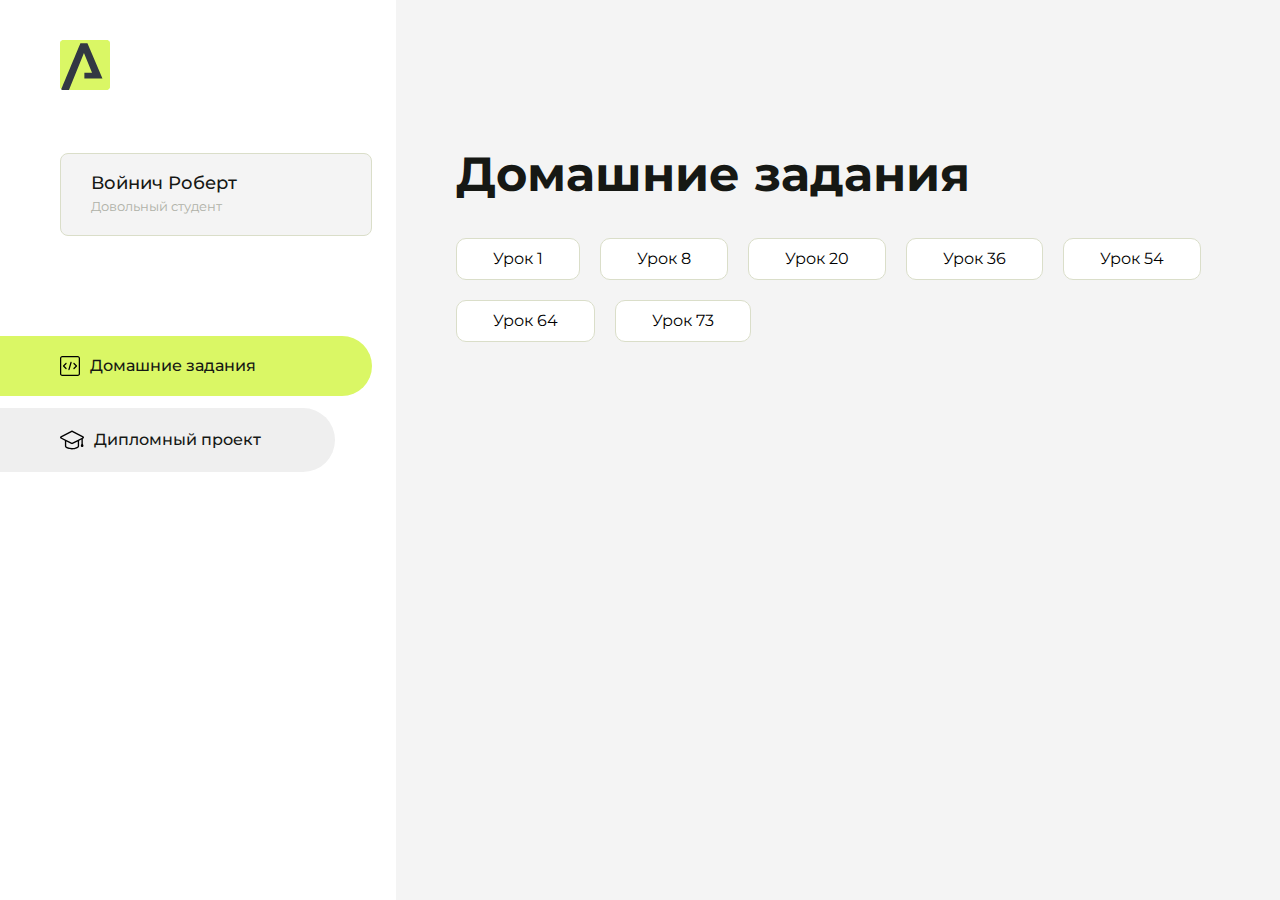
==== index.html @ f48e1ef8 "Add files via upload" ====
<!DOCTYPE html>
<html lang="en">
<head>
    <meta charset="UTF-8">
    <meta name="viewport" content="width=device-width, initial-scale=1.0">
    <title>Домашняя работа</title>
    <link rel="shortcut icon" href="src/logo.ico" type="image/x-icon">
    <link rel="preconnect" href="https://fonts.googleapis.com">
    <link rel="preconnect" href="https://fonts.gstatic.com" crossorigin>
    <link href="https://fonts.googleapis.com/css2?family=Montserrat:wght@400;500;700&family=Rubik:wght@500&display=swap"
          rel="stylesheet">
    <link rel="stylesheet" href="src/style.css">
</head>
<body id="body">
<div class="overlay" id="overlay"></div>
<div class="layout">
    <div class="burger" id="burger">
        <svg viewBox="0 0 24 24" fill="none" xmlns="http://www.w3.org/2000/svg">
            <g id="SVGRepo_bgCarrier" stroke-width="0"></g>
            <g id="SVGRepo_tracerCarrier" stroke-linecap="round" stroke-linejoin="round"></g>
            <g id="SVGRepo_iconCarrier">
                <path d="M4 18L20 18" stroke="#DAF765" stroke-width="2" stroke-linecap="round"></path>
                <path d="M4 12L20 12" stroke="#DAF765" stroke-width="2" stroke-linecap="round"></path>
                <path d="M4 6L20 6" stroke="#DAF765" stroke-width="2" stroke-linecap="round"></path>
            </g>
        </svg>
    </div>
    <aside class="sidebar" id="sidebar">
        <div class="sidebar__inner">
            <div class="logo">
                <svg width="50" height="50" viewBox="0 0 50 50" fill="none" xmlns="http://www.w3.org/2000/svg">
                    <g clip-path="url(#clip0_513_74730)">
                        <path d="M46.17 -0.257004H3.83C1.57281 -0.257004 -0.257 1.57281 -0.257 3.83V46.17C-0.257 48.4272 1.57281 50.257 3.83 50.257H46.17C48.4272 50.257 50.257 48.4272 50.257 46.17V3.83C50.257 1.57281 48.4272 -0.257004 46.17 -0.257004Z"
                              fill="#DAF765"/>
                        <path d="M24.375 38.4H42.461L27.441 3.1585H20.4355C20.4355 3.1585 6.7895 35.881 1.1945 49.294C2.015 50.0275 3.0945 50.257 3.6945 50.257H8.8445L23.954 13.07L32.0465 32.8285H24.375V38.4Z"
                              fill="#323843"/>
                    </g>
                    <defs>
                        <clipPath id="clip0_513_74730">
                            <rect width="50" height="50" fill="white"/>
                        </clipPath>
                    </defs>
                </svg>
            </div>
            <div class="sidebar__user">
                <div class="sidebar__name">Войнич Роберт</div>
                <div class="sidebar__text">Довольный студент</div>
            </div>
            <div class="sidebar__tabs">
                <div class="sidebar__item">
                    <button class="sidebar__button active" id="tasks">
                        <svg xmlns="http://www.w3.org/2000/svg" width="20" height="20" viewBox="0 0 20 20" fill="none">
                            <g clip-path="url(#clip0_704_74543)">
                                <path d="M17.7083 20H2.29167C1.0275 20 0 18.9725 0 17.7083V2.29167C0 1.0275 1.0275 0 2.29167 0H17.7083C18.9725 0 20 1.0275 20 2.29167V17.7083C20 18.9725 18.9725 20 17.7083 20ZM2.29167 1.25C1.7175 1.25 1.25 1.7175 1.25 2.29167V17.7083C1.25 18.2825 1.7175 18.75 2.29167 18.75H17.7083C18.2825 18.75 18.75 18.2825 18.75 17.7083V2.29167C18.75 1.7175 18.2825 1.25 17.7083 1.25H2.29167Z"
                                      fill="black"/>
                                <path d="M6.04167 13.125C5.88167 13.125 5.72167 13.0642 5.6 12.9417L3.1 10.4417C2.85583 10.1975 2.85583 9.80167 3.1 9.5575L5.6 7.0575C5.84417 6.81333 6.24 6.81333 6.48417 7.0575C6.72833 7.30167 6.72833 7.6975 6.48417 7.94167L4.42583 10L6.48417 12.0583C6.72833 12.3025 6.72833 12.6983 6.48417 12.9425C6.36167 13.0642 6.20167 13.125 6.04167 13.125Z"
                                      fill="black"/>
                                <path d="M8.95833 14.1667C8.9 14.1667 8.84 14.1583 8.78167 14.1417C8.45083 14.0442 8.26083 13.6967 8.35833 13.3658L10.4417 6.28251C10.5392 5.95084 10.8892 5.76417 11.2175 5.85917C11.5483 5.95667 11.7383 6.30417 11.6408 6.63501L9.5575 13.7183C9.47833 13.9908 9.22833 14.1667 8.95833 14.1667Z"
                                      fill="black"/>
                                <path d="M13.9583 13.125C13.7983 13.125 13.6383 13.0642 13.5167 12.9417C13.2725 12.6975 13.2725 12.3017 13.5167 12.0575L15.575 9.99916L13.5167 7.94083C13.2725 7.69666 13.2725 7.30083 13.5167 7.05666C13.7608 6.81249 14.1567 6.81249 14.4008 7.05666L16.9008 9.55666C17.145 9.80083 17.145 10.1967 16.9008 10.4408L14.4008 12.9408C14.2783 13.0642 14.1183 13.125 13.9583 13.125Z"
                                      fill="black"/>
                            </g>
                            <defs>
                                <clipPath id="clip0_704_74543">
                                    <rect width="20" height="20" fill="white"/>
                                </clipPath>
                            </defs>
                        </svg>
                        <span>Домашние задания</span></button>
                </div>
                <div class="sidebar__item">
                    <button class="sidebar__button" id="diplom">
                        <svg xmlns="http://www.w3.org/2000/svg" width="24" height="24" viewBox="0 0 24 24" fill="none">
                            <g clip-path="url(#clip0_704_74553)">
                                <path d="M23.2628 10.5971C23.7176 10.365 24 9.90375 24 9.39337C24 8.883 23.7176 8.42175 23.2628 8.18962L12.6135 2.75362C12.2291 2.55824 11.7705 2.55787 11.3854 2.75399L0.736875 8.19C0.282375 8.42175 0 8.883 0 9.39337C0 9.90375 0.282375 10.365 0.736875 10.5971L4.89038 12.7177V18.2074C4.89038 19.8154 8.412 21.393 12 21.393C15.5884 21.393 19.1096 19.815 19.1096 18.2074V12.7174L21.4609 11.517V15.8017L20.901 17.2305C20.7409 17.6389 20.7934 18.0994 21.0405 18.4616C21.2876 18.8246 21.6979 19.041 22.1366 19.041C22.5754 19.041 22.9852 18.8246 23.2324 18.462C23.4795 18.099 23.532 17.6385 23.3719 17.2301L22.8124 15.8021V10.827L23.2628 10.5971ZM17.7623 18.1721C17.6198 18.6375 15.3491 20.0419 12 20.0419C8.65088 20.0419 6.38025 18.6375 6.2415 18.2074V12.3037L6.23887 12.3019C6.23812 12.057 6.1065 11.8207 5.87325 11.7019L1.3515 9.39337L12 3.95737L22.6489 9.39337L12 14.8294L5.87325 11.7019C5.54063 11.5331 4.6695 11.6674 4.5 12C4.33012 12.3322 4.55813 12.5479 4.89038 12.7177L11.3857 16.0331C11.5781 16.1314 11.7889 16.1805 12 16.1805C12.2107 16.1805 12.4222 16.1314 12.6146 16.0331L17.7593 13.407L17.7623 18.1721Z"
                                      fill="black"/>
                            </g>
                            <defs>
                                <clipPath id="clip0_704_74553">
                                    <rect width="24" height="24" fill="white"/>
                                </clipPath>
                            </defs>
                        </svg>
                        <span>Дипломный проект</span></button>
                </div>
            </div>
        </div>

    </aside>
    <div class="content">
        <div class="container">
            <div class="content__block" id="tasksBlock">
                <div class="content__title">Домашние задания</div>
                <ul class="content__list">
                    <li class="content__list-item">
                        <a href="lesson1/index.html">Урок 1</a>
                    </li>
                    <li class="content__list-item">
                        <a href="lesson8/index.html">Урок 8</a>
                    </li>
                    <li class="content__list-item">
                        <a href="lesson20/index.html">Урок 20</a>
                    </li>
                    <li class="content__list-item">
                        <a href="lesson36/index.html">Урок 36</a>
                    </li>
                    <li class="content__list-item">
                        <a href="figma1/index.html">Урок 54</a>
                    </li>
                    <li class="content__list-item">
                        <a href="lesson-64/index.html">Урок 64</a>
                    </li>
                    <li class="content__list-item">
                        <a href="animation/index.html">Урок 73</a>
                    </li>
                </ul>
            </div>
            <div class="content__block hidden" id="diplomBlock">
                <div class="content__title">Дипломный проект</div>
                <div class="content__list-diplom">
                    <a href="ПАПКА-С-НОМЕРОМ-УРОКА">Ссылка на ДЗ</a>
                </div>
                <div class="content__decor">
                    <div class="content__decor-text">Давай проверим, чему ты научился!</div>
                    <div class="content__decor-img">
                        <img src="src/decor.png" alt="decor">
                    </div>
                </div>
            </div>
        </div>
    </div>
</div>
<script src="src/index.js"></script>
</body>
</html>
---- src/style.css ----
*{padding: 0;margin: 0;border: 0;}
*,*:before,*:after{-webkit-box-sizing: border-box;box-sizing: border-box;}
:focus,:active{outline: none;}
a:focus,a:active{outline: none;}
nav,footer,header,aside{display: block;}
html,body{
    height:100%;width:100%;
    font-size:100%;line-height:1;-ms-text-size-adjust:100%;-moz-text-size-adjust:100%;-webkit-text-size-adjust:100%;}
input,button,textarea{font-family:inherit;}
input::-ms-clear{display: none;}
button{cursor: pointer;}
button::-moz-focus-inner{padding:0;border:0;}
a,a:visited{text-decoration: none;}
a:hover{text-decoration: none;}
ul li{list-style: none;}
img{vertical-align: top;}
h1,h2,h3,h4,h5,h6{font-size:inherit;font-weight: inherit;}
a{color:inherit;}



body {
    font-family: "Montserrat",SansSerif;
    color: black;
}

body.overflow {
    overflow: hidden;
}



.layout {
    display: -webkit-box;
    display: -ms-flexbox;
    display: flex;
    min-height: 100vh;
}

.sidebar {
    padding: 40px 24px 40px 0;
    -ms-flex-negative: 0;
    flex-shrink: 0;
    background-color: white;
}



.content {
    -webkit-box-flex: 1;
    -ms-flex-positive: 1;
    flex-grow: 1;
    background-color: #F4F4F4;
}

.container {
    display: -webkit-box;
    display: -ms-flexbox;
    display: flex;
    -webkit-box-orient: vertical;
    -webkit-box-direction: normal;
    -ms-flex-direction: column;
    flex-direction: column;
    -webkit-box-pack: center;
    -ms-flex-pack: center;
    justify-content: center;
    -webkit-box-align: center;
    -ms-flex-align: center;
    align-items: center;
    padding: 150px 60px 80px 60px;
}


.logo {
    margin-left: 60px;
    margin-bottom: 60px;
}

.sidebar__user {
    background-color: #F4F4F4;
    padding: 20px 30px;
    margin-left: 60px;
    margin-bottom: 100px;
    border-radius: 8px;
    border: 1px solid #DADEC9;
}

.sidebar__name {
    color:#161814;
    font-size: 18px;
    font-weight: 500;
    margin-bottom: 6px;
}

.sidebar__text {
    color: #AFB1A7;
    font-size: 13px;
    font-weight: 400;
    line-height: 130%; /* 16.9px */
}

.sidebar__item {
    width: 372px;
}

.sidebar__button {
    display: -webkit-box;
    display: -ms-flexbox;
    display: flex;
    -webkit-box-align: center;
    -ms-flex-align: center;
    align-items: center;
    gap: 10px;
    padding: 20px 60px;
    margin-bottom: 12px;
    border-radius: 0px 100px 100px 0px;
    -webkit-transition: all .5s;
    -o-transition: all .5s;
    transition: all .5s;
    cursor: pointer;
    width: 90%;
    color:#161814;
    font-size: 16px;
    font-weight: 500;
}

.sidebar__button.active , .sidebar__button:hover {
    width: 100%;
    background-color: #DAF765;
}


.content__title {
    color: #161814;
    font-size: 48px;
    font-weight: 700;
    margin-bottom: 40px;
}

.content__list {
    display: -webkit-box;
    display: -ms-flexbox;
    display: flex;
    -webkit-box-align: center;
    -ms-flex-align: center;
    align-items: center;
    -ms-flex-wrap: wrap;
    flex-wrap: wrap;
    gap: 20px;
}



.content__list-item  {
    cursor: pointer;
    padding: 12px 18px;
    background-color: #fff;
    border-radius: 10px;
    border: 1px solid #DADEC9;
    -webkit-transition: all .3s;
    -o-transition: all .3s;
    transition: all .3s;
}

.content__list-item:hover,.content__list-diplom:hover {
    background-color: #AFB1A7;
}

li a {
    padding: 12px 18px;

}


.content__list-diplom {
    -webkit-transition: all .3s;
    -o-transition: all .3s;
    transition: all .3s;
    display: inline-block;
    padding: 12px 18px;
    background-color: #fff;
    border-radius: 10px;
    border: 1px solid #DADEC9;
}

.content__decor {
    display: -webkit-box;
    display: -ms-flexbox;
    display: flex;
    -webkit-box-align: center;
    -ms-flex-align: center;
    align-items: center;
}

.content__decor-text {
    color:#BEDD44;
    font-size: 36px;
    font-weight: 700;
    line-height: 110%; /* 39.6px */
}

.content__block {
    max-width: 1200px;
}

.content__block.hidden {
    display: none;
}

.content__decor-img img{
    width: 100%;
}

.burger {
    display: none;
    padding: 5px;
    position: fixed;
    top: 3%;
    right: 7%;
    width: 40px;
    height: 40px;
    background-color: #161814;
    border-radius: 50%;
    z-index: 10;
    border: 1px solid #DAF765;
}

@media (max-width: 768px) {
    .burger {
        display: block;
    }

    .sidebar {
        -webkit-transition: all .3s;
        -o-transition: all .3s;
        transition: all .3s;
        -webkit-transform: translateX(-100%);
        -ms-transform: translateX(-100%);
        transform: translateX(-100%);
        position: fixed;
        top: 0;
        left: 0;
        bottom: 0;
        z-index: 5;
    }

    .sidebar.show {
        -webkit-transform: translateX(0%);
        -ms-transform: translateX(0%);
        transform: translateX(0%);
    }

    .overlay {
        opacity: 0;
        pointer-events: none;
        -webkit-transition: all .3s;
        -o-transition: all .3s;
        transition: all .3s;
        position: absolute;
        top: 0;
        right: 0;
        left: 0;
        bottom: 0;
        z-index: 3;
        background-color: #000000e0;
    }

    .overlay.show {
        opacity: 1;
        pointer-events: all;
    }

    .container {
        padding: 40px 20px;
        min-height: 100%;
    }

    .content__decor {
        margin-top: 20px;
        -webkit-box-orient: vertical;
        -webkit-box-direction: normal;
        -ms-flex-direction: column;
        flex-direction: column;
    }
}

@media (max-width: 400px) {
    .sidebar__user {
        margin-left: 0;
    }
}
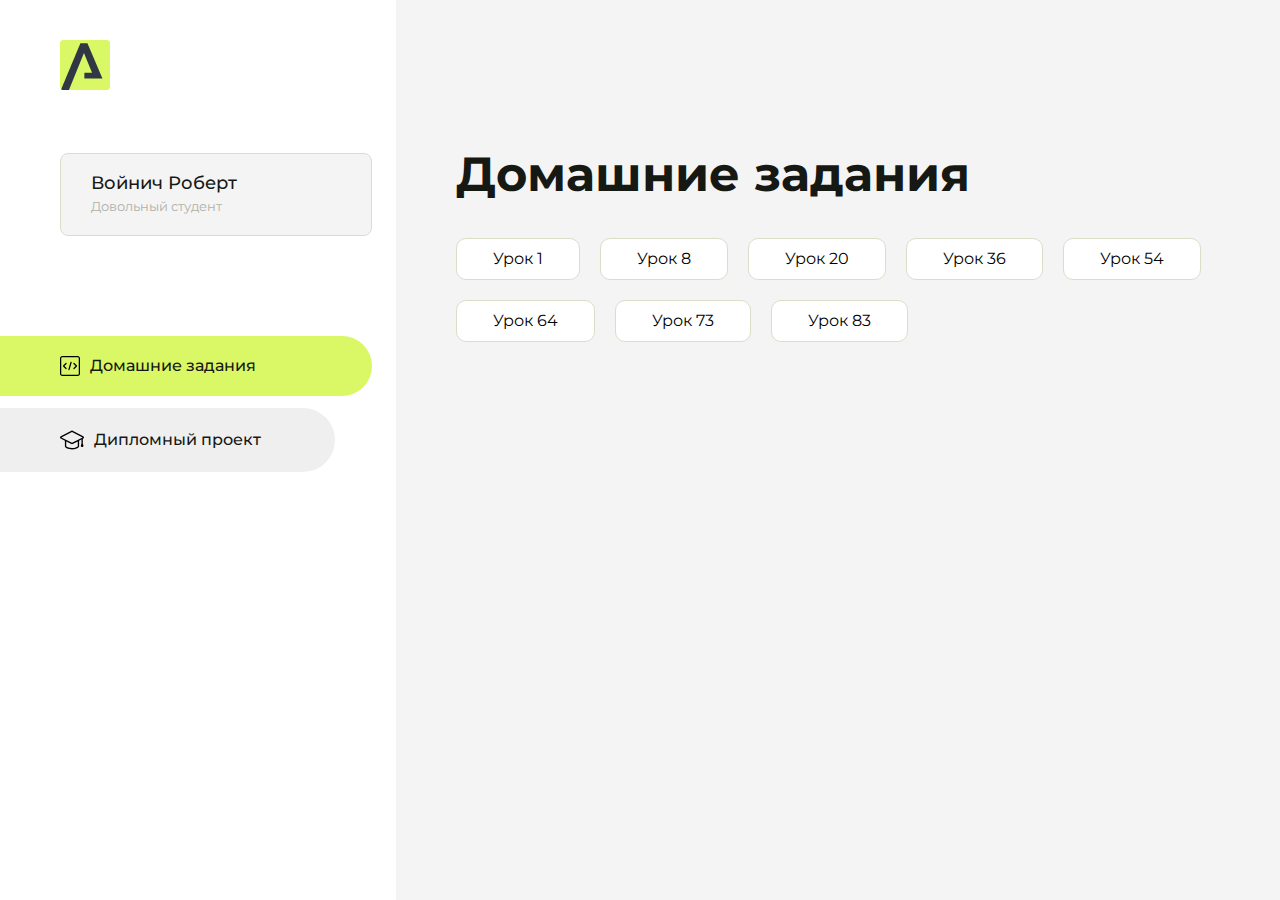
==== commit d9a4dff0: "Add files via upload" ====
--- a/index.html
+++ b/index.html
@@ -113,6 +113,9 @@
                     <li class="content__list-item">
                         <a href="animation/index.html">Урок 73</a>
                     </li>
+                    <li class="content__list-item">
+                        <a href="lesson83hw/index.html">Урок 83</a>
+                    </li>
                 </ul>
             </div>
             <div class="content__block hidden" id="diplomBlock">
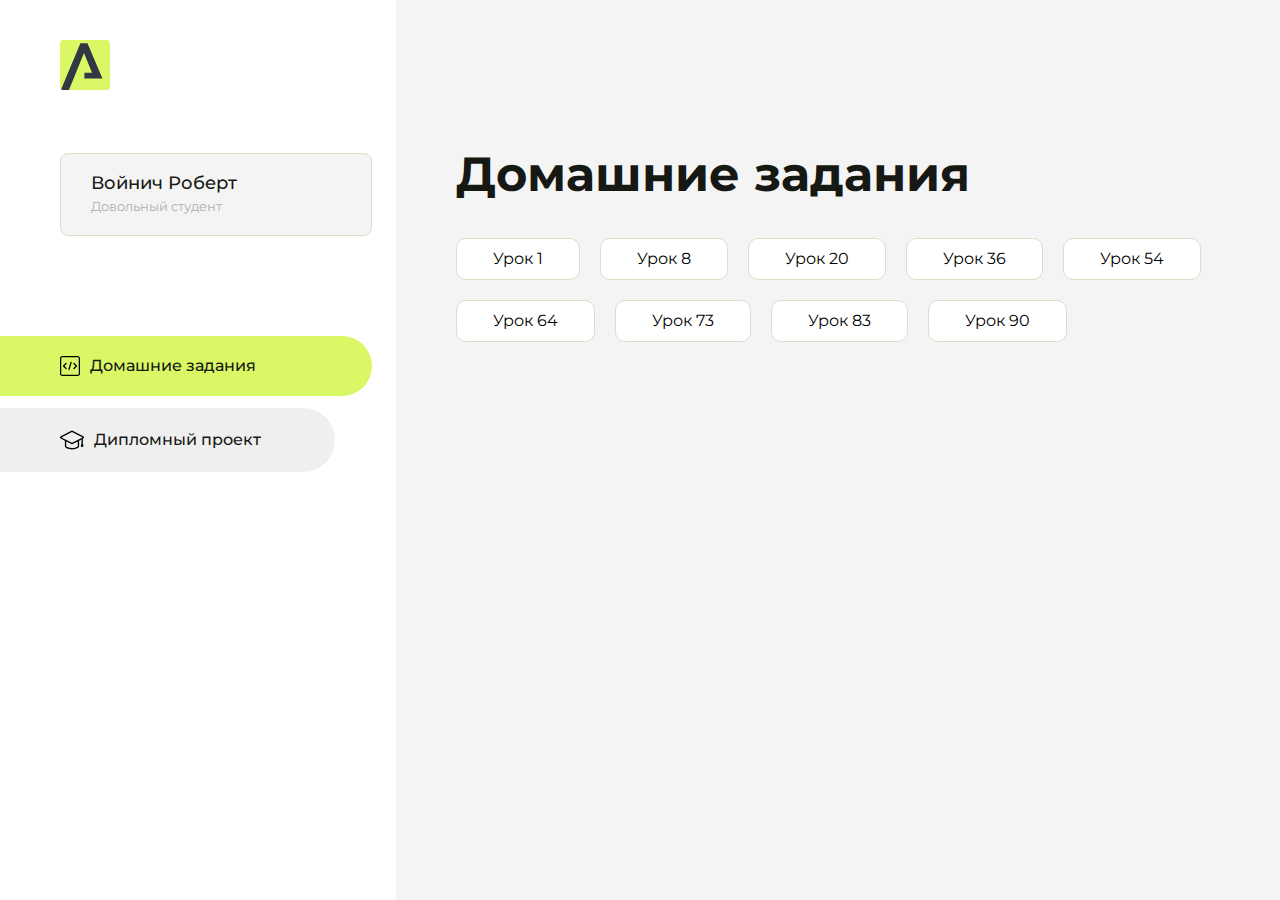
==== commit d1c151cb: "Add files via upload" ====
--- a/index.html
+++ b/index.html
@@ -116,6 +116,9 @@
                     <li class="content__list-item">
                         <a href="lesson83hw/index.html">Урок 83</a>
                     </li>
+                    <li class="content__list-item">
+                        <a href="lesson90hw/index.html">Урок 90</a>
+                    </li>
                 </ul>
             </div>
             <div class="content__block hidden" id="diplomBlock">
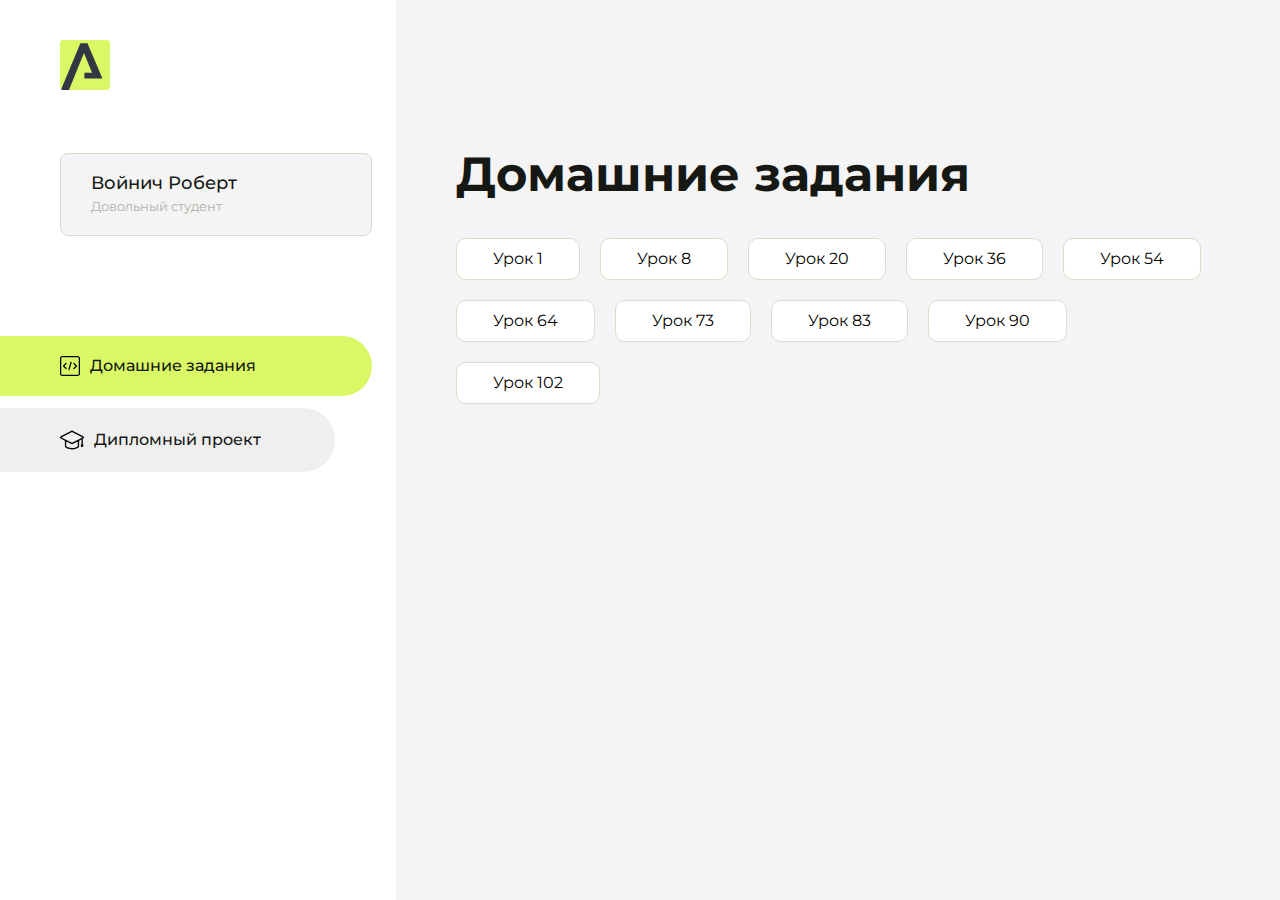
==== commit 16184a0a: "Add files via upload" ====
--- a/index.html
+++ b/index.html
@@ -119,6 +119,9 @@
                     <li class="content__list-item">
                         <a href="lesson90hw/index.html">Урок 90</a>
                     </li>
+                    <li class="content__list-item">
+                        <a href="lesson102hw_javascript/index.html">Урок 102</a>
+                    </li>
                 </ul>
             </div>
             <div class="content__block hidden" id="diplomBlock">
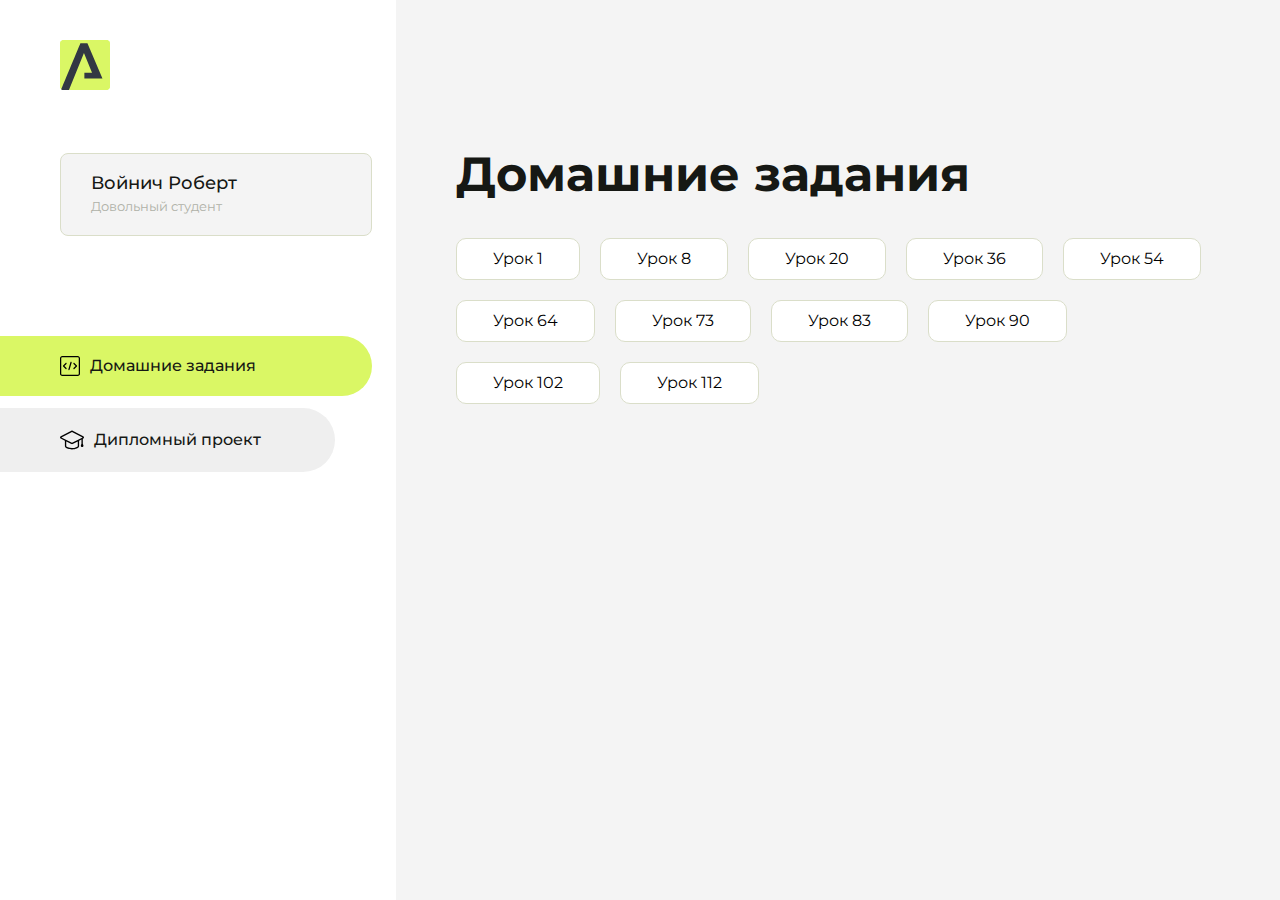
==== commit 052ef1f3: "Add files via upload" ====
--- a/index.html
+++ b/index.html
@@ -122,6 +122,9 @@
                     <li class="content__list-item">
                         <a href="lesson102hw_javascript/index.html">Урок 102</a>
                     </li>
+                    <li class="content__list-item">
+                        <a href="lesson112hw/index.html">Урок 112</a>
+                    </li>
                 </ul>
             </div>
             <div class="content__block hidden" id="diplomBlock">
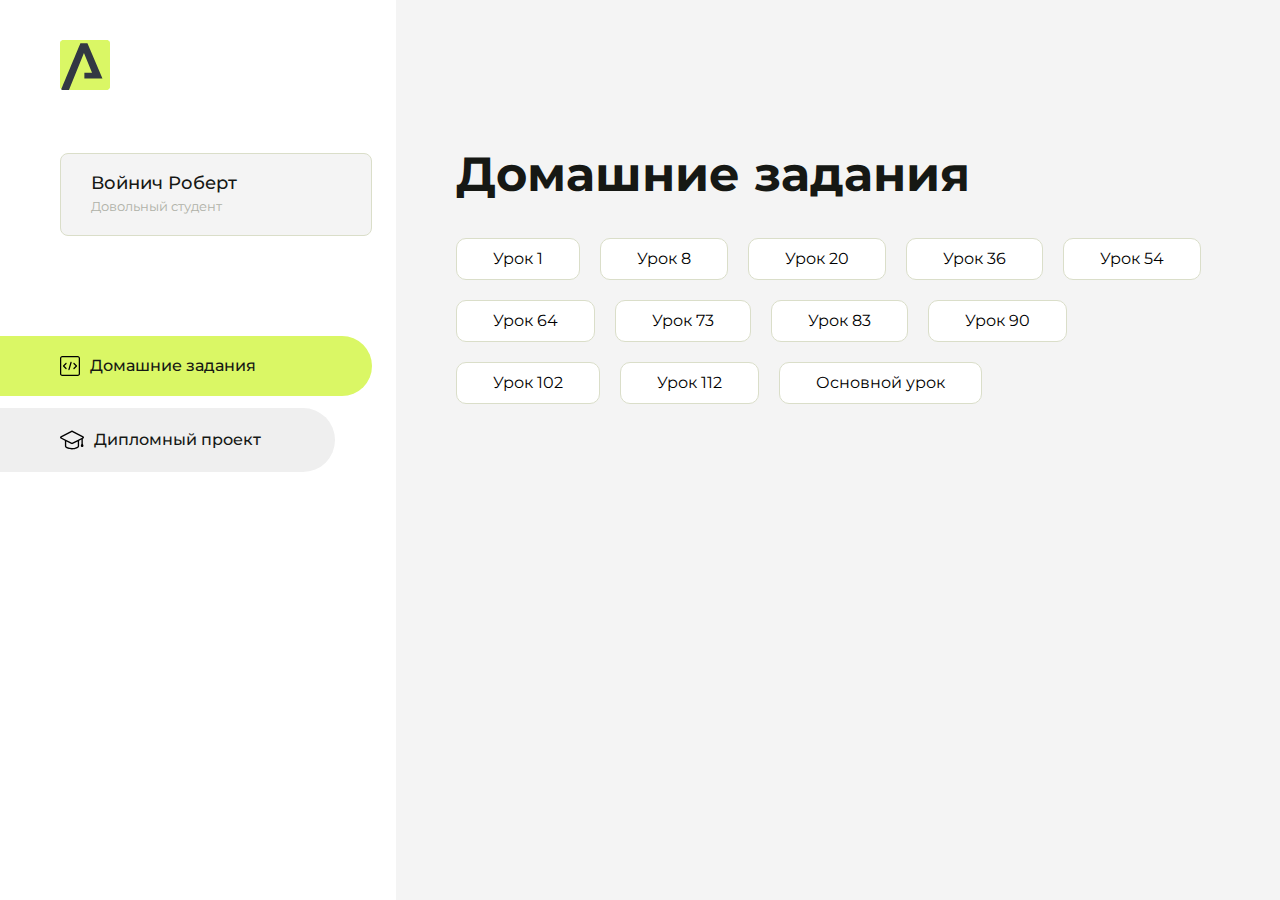
==== commit 1f0458de: "Add files via upload" ====
--- a/index.html
+++ b/index.html
@@ -124,6 +124,8 @@
                     </li>
                     <li class="content__list-item">
                         <a href="lesson112hw/index.html">Урок 112</a>
+                    <li class="content__list-item">
+                        <a href="final lesson-2/index.html">Основной урок</a>
                     </li>
                 </ul>
             </div>
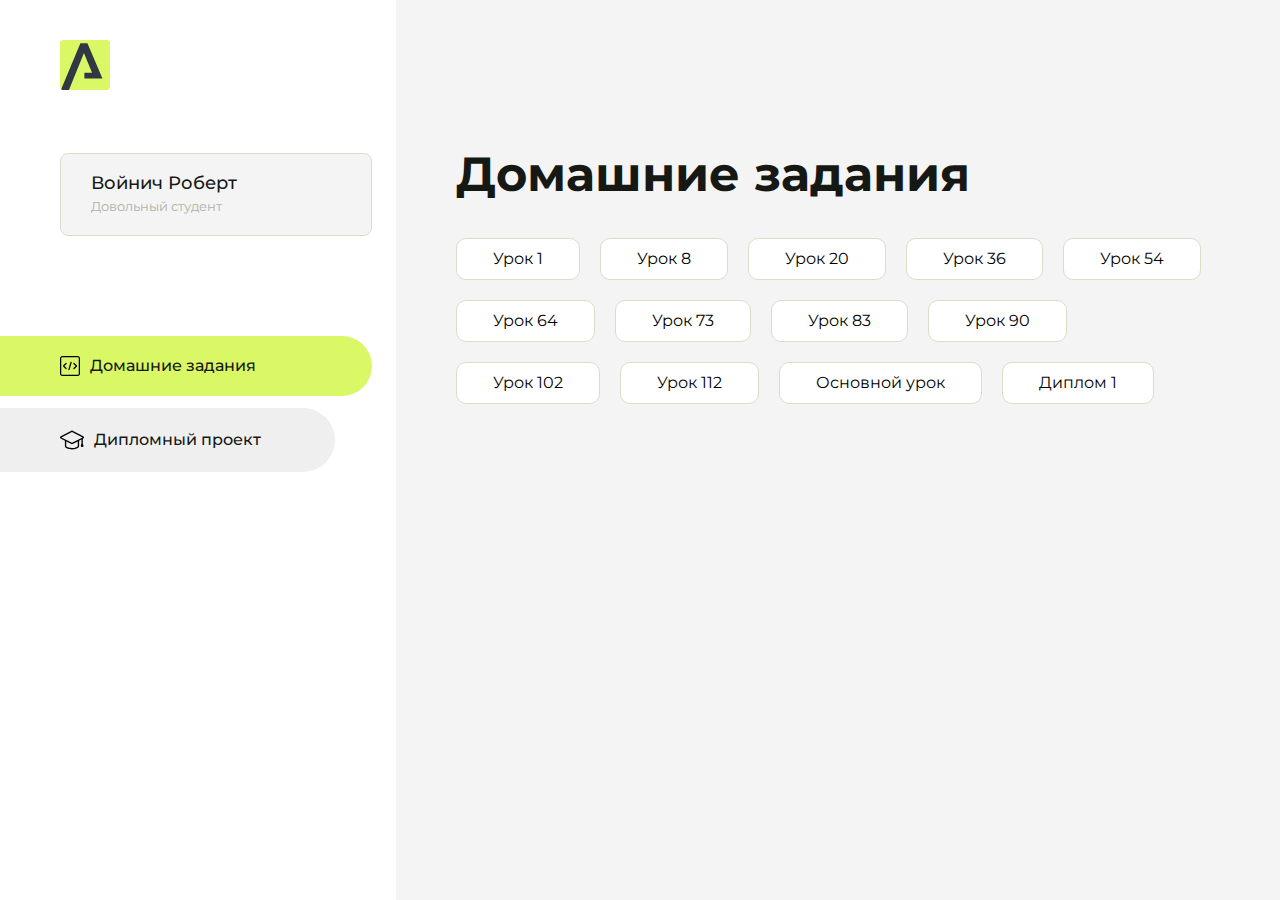
==== commit f5f1d3f1: "Add files via upload" ====
--- a/index.html
+++ b/index.html
@@ -127,6 +127,9 @@
                     <li class="content__list-item">
                         <a href="final lesson-2/index.html">Основной урок</a>
                     </li>
+                    <li class="content__list-item">
+                        <a href="Diplom1/index.html">Диплом 1</a>
+                    </li>
                 </ul>
             </div>
             <div class="content__block hidden" id="diplomBlock">
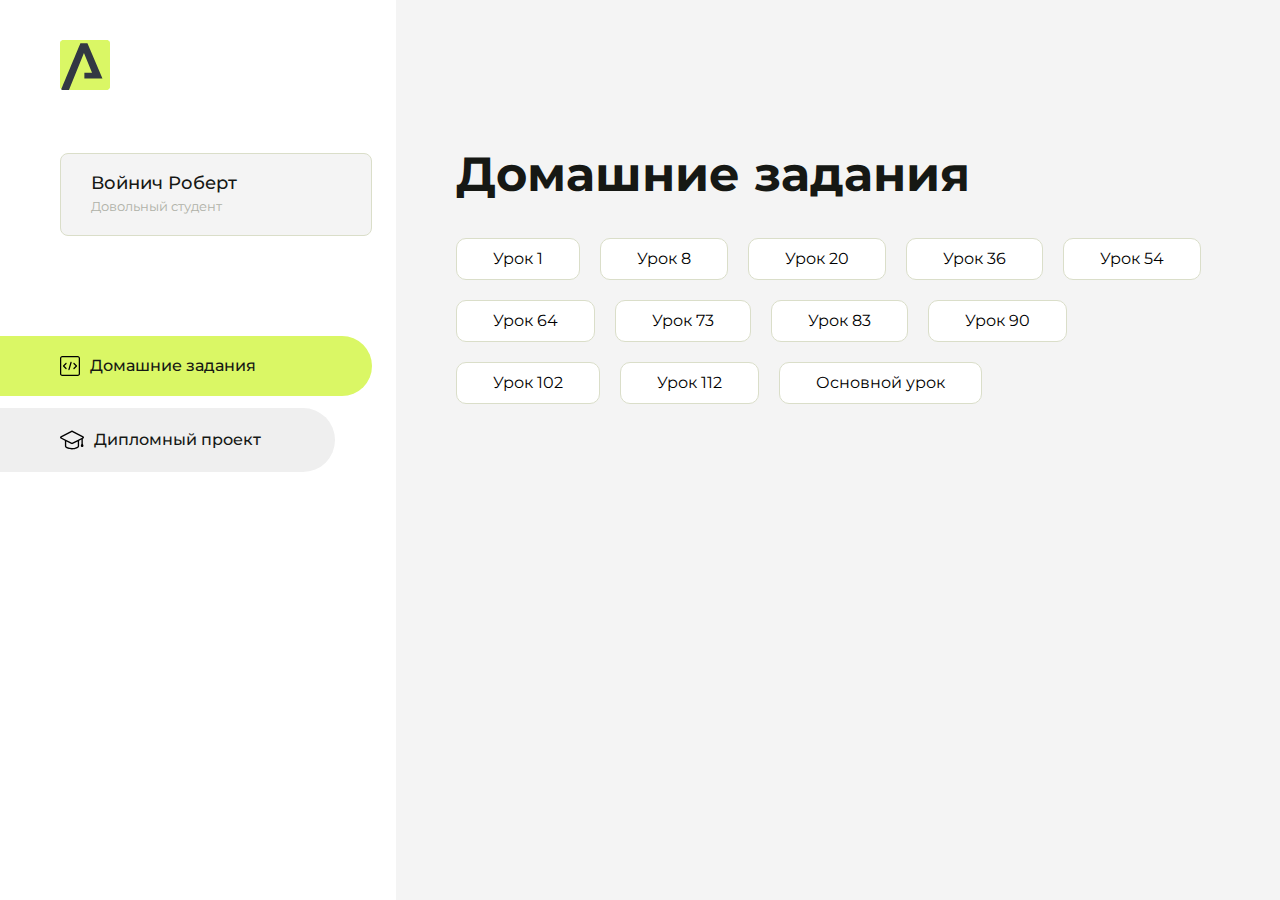
==== commit 013b97c0: "Add files via upload" ====
--- a/index.html
+++ b/index.html
@@ -127,15 +127,12 @@
                     <li class="content__list-item">
                         <a href="final lesson-2/index.html">Основной урок</a>
                     </li>
-                    <li class="content__list-item">
-                        <a href="Diplom1/index.html">Диплом 1</a>
-                    </li>
                 </ul>
             </div>
             <div class="content__block hidden" id="diplomBlock">
                 <div class="content__title">Дипломный проект</div>
                 <div class="content__list-diplom">
-                    <a href="ПАПКА-С-НОМЕРОМ-УРОКА">Ссылка на ДЗ</a>
+                    <a href="Diplom1/index.html">Дипломный проект 1</a>
                 </div>
                 <div class="content__decor">
                     <div class="content__decor-text">Давай проверим, чему ты научился!</div>
